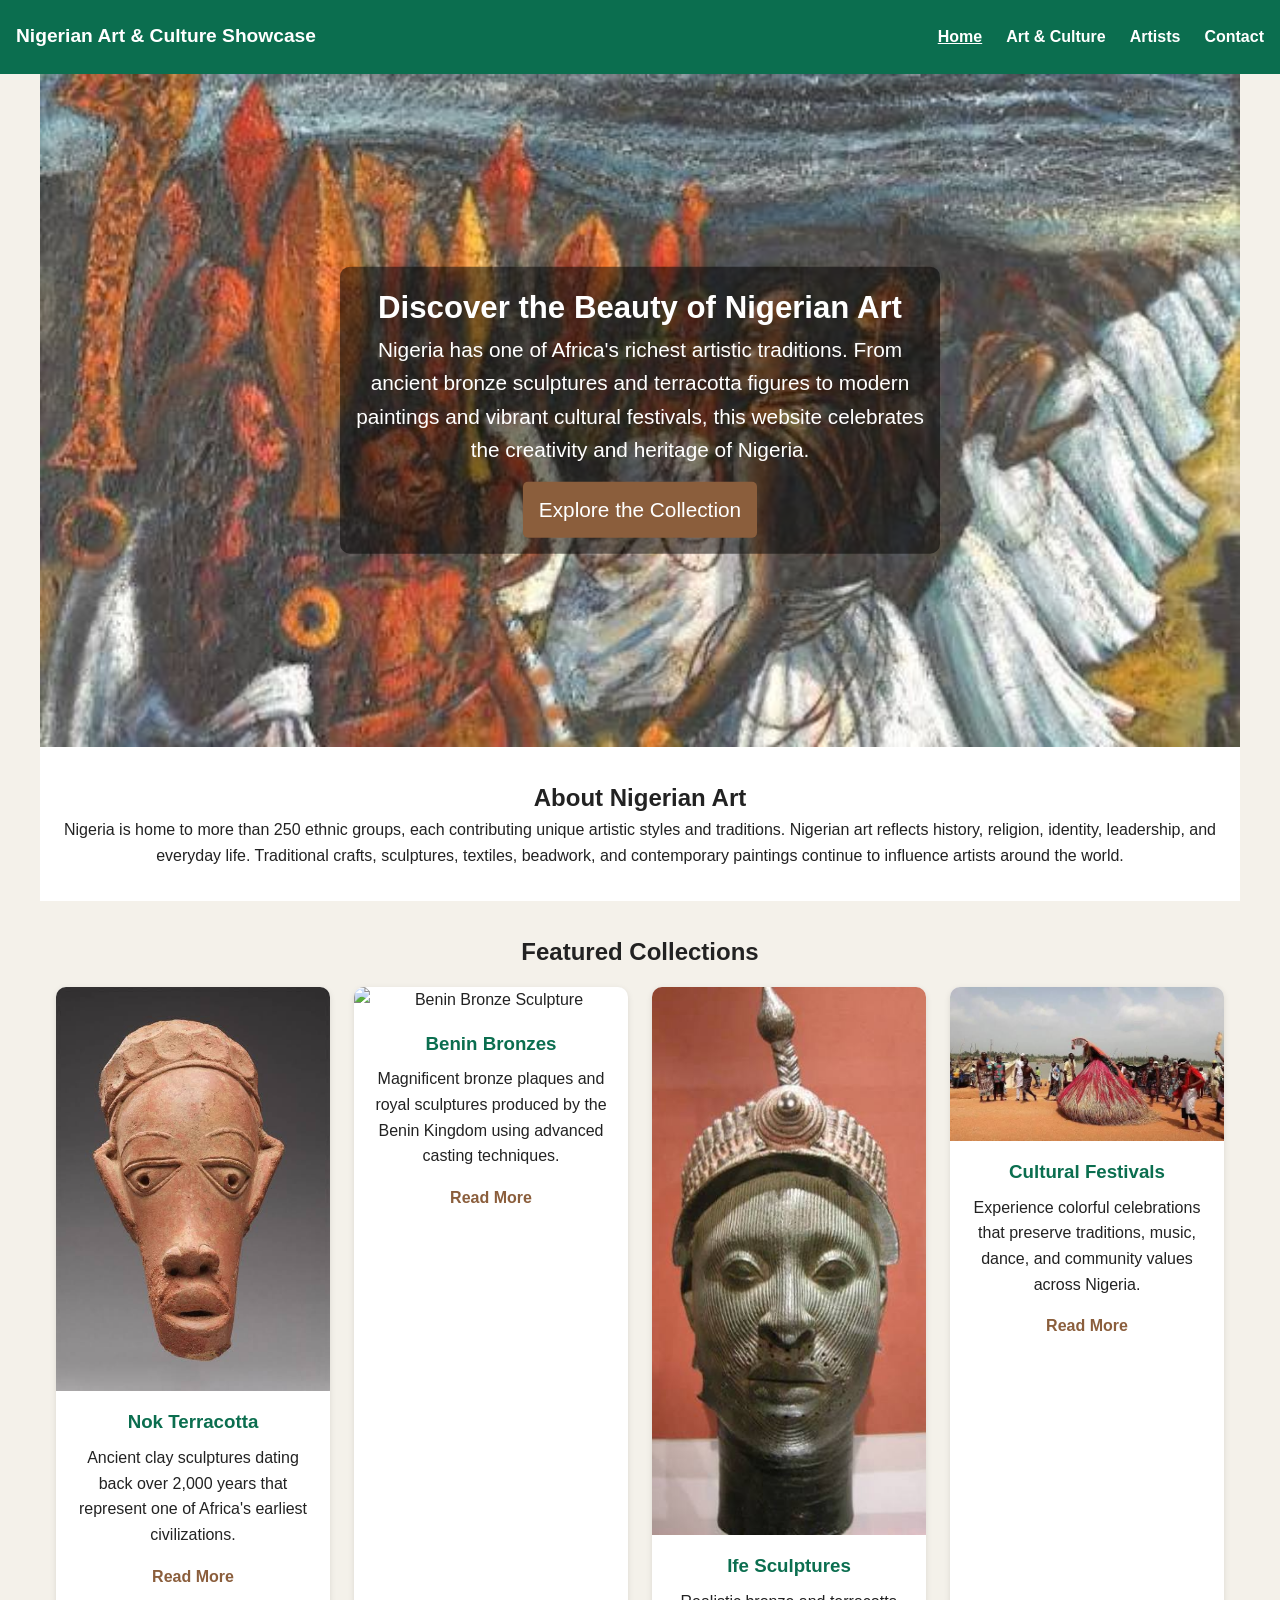
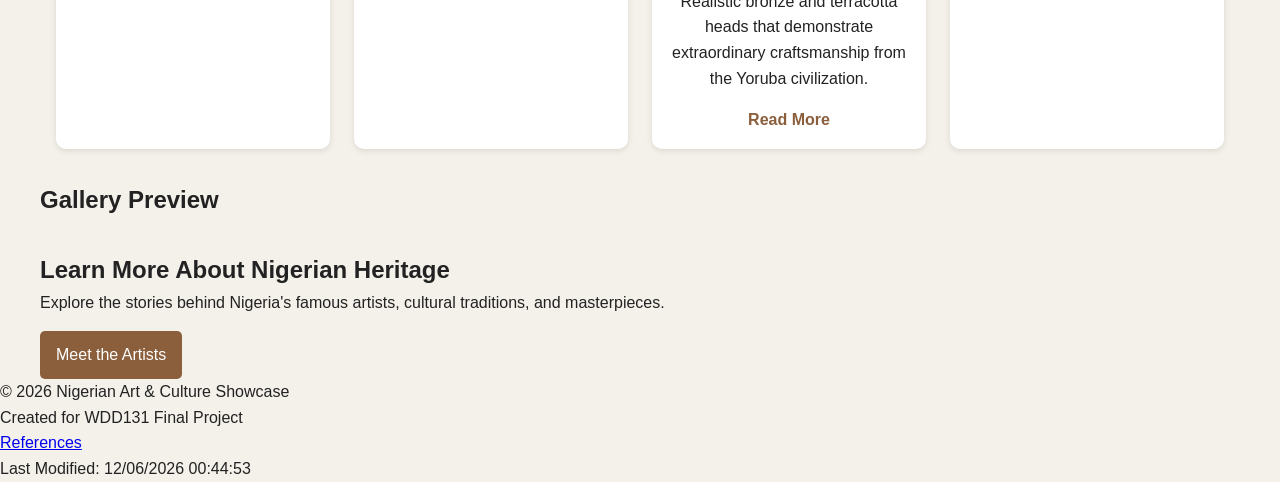
==== project/index.html @ 159cf87b "commit" ====
<!DOCTYPE html>
<html lang="en">
<head>
    <meta charset="UTF-8">
    <meta name="viewport" content="width=device-width, initial-scale=1.0">
    <meta name="description" content="Explore Nigerian Art and Culture through sculptures, paintings, festivals, and famous artists.">
    <meta name="author" content="Jesam Onen">

    <title>Nigerian Art & Culture Showcase</title>

    <link rel="stylesheet" href="styles/foundation.css">
    <link rel="stylesheet" href="styles/art.css">
    <link rel="stylesheet" href="styles/larger.css">

     <script src="scripts/main.js" defer></script>
</head>

<body>

<header>

<div class="logo">
    <h1>Nigerian Art & Culture Showcase</h1>
</div>

<button id="menuBtn">&#9776;</button>

<nav id="navigation">

<ul>

<li><a href="index.html" class="active">Home</a></li>

<li><a href="art.html">Art & Culture</a></li>

<li><a href="artists.html">Artists</a></li>

<li><a href="contact.html">Contact</a></li>

</ul>

</nav>

</header>

<main>

<!-- HERO -->

<section class="hero">

<div class="slider">

<img
id="heroImage"
src="images/hero1.jpg"
alt="Traditional Nigerian artwork"
loading="eager">

</div>

<div class="hero-text">

<h2>Discover the Beauty of Nigerian Art</h2>

<p>

Nigeria has one of Africa's richest artistic traditions. From ancient bronze sculptures and terracotta figures to modern paintings and vibrant cultural festivals, this website celebrates the creativity and heritage of Nigeria.

</p>

<a href="art.html" class="button">

Explore the Collection

</a>

</div>

</section>

<!-- ABOUT -->

<section class="about">

<h2>About Nigerian Art</h2>

<p>

Nigeria is home to more than 250 ethnic groups, each contributing unique artistic styles and traditions. Nigerian art reflects history, religion, identity, leadership, and everyday life. Traditional crafts, sculptures, textiles, beadwork, and contemporary paintings continue to influence artists around the world.

</p>

</section>

<!-- FEATURED -->

<section class="featured">

<h2>Featured Collections</h2>

<div class="card-container">

<article class="card">

<img
src="images/nok.jpg"
alt="Nok Terracotta Sculpture"
loading="lazy">

<h3>Nok Terracotta</h3>

<p>

Ancient clay sculptures dating back over 2,000 years that represent one of Africa's earliest civilizations.

</p>

<a href="art.html">Read More</a>

</article>

<article class="card">

<img
src="images/benin.webp"
alt="Benin Bronze Sculpture"
loading="lazy">

<h3>Benin Bronzes</h3>

<p>

Magnificent bronze plaques and royal sculptures produced by the Benin Kingdom using advanced casting techniques.

</p>

<a href="art.html">Read More</a>

</article>

<article class="card">

<img
src="images/ife.jpg"
alt="Ife Bronze Head"
loading="lazy">

<h3>Ife Sculptures</h3>

<p>

Realistic bronze and terracotta heads that demonstrate extraordinary craftsmanship from the Yoruba civilization.

</p>

<a href="art.html">Read More</a>

</article>

<article class="card">

<img
src="images/festival.jpg"
alt="Traditional Festival"
loading="lazy">

<h3>Cultural Festivals</h3>

<p>

Experience colorful celebrations that preserve traditions, music, dance, and community values across Nigeria.

</p>

<a href="art.html">Read More</a>

</article>

</div>

</section>

<!-- GALLERY -->

<section class="gallery-preview">

<h2>Gallery Preview</h2>

<div id="galleryContainer" class="gallery-grid">

<!-- JavaScript inserts artwork here -->

</div>

</section>

<!-- CALL TO ACTION -->

<section class="cta">

<h2>Learn More About Nigerian Heritage</h2>

<p>

Explore the stories behind Nigeria's famous artists, cultural traditions, and masterpieces.

</p>

<a href="artist.html" class="button">

Meet the Artists

</a>

</section>

</main>

<footer>

<div>

<p>

&copy; <span id="currentYear"></span>

Nigerian Art & Culture Showcase

</p>

<p>

Created for WDD131 Final Project

</p>

</div>

<div>

<a href="references.html">References</a>

</div>

<p id="lastModified"></p>

</footer>

</body>

</html>
---- project/styles/art.css ----
/* =========================
   PAGE BANNER
========================= */

.page-banner {
    text-align: center;
    padding: 2rem 1rem;
    background-color: #ffffff;
    border-bottom: 3px solid #0b6e4f;
}

.page-banner h2 {
    color: #0b6e4f;
    margin-bottom: 0.5rem;
}

/* =========================
   ABOUT SECTION
========================= */

.about {
    padding: 2rem 1rem;
    text-align: center;
    background-color: #ffffff;
}

/* =========================
   FEATURED CARDS (HOME)
========================= */

.featured {
    padding: 2rem 1rem;
    text-align: center;
}

.card-container {
    display: grid;
    grid-template-columns: 1fr;
    gap: 1.5rem;
    margin-top: 1rem;
}

.card {
    background-color: white;
    border-radius: 10px;
    overflow: hidden;
    box-shadow: 0 2px 6px rgba(0,0,0,0.1);
    transition: transform 0.3s ease;
}

.card:hover {
    transform: translateY(-5px);
}

.card img {
    width: 100%;
    height: auto;
    display: block;
}

.card h3 {
    margin: 1rem 0 0.5rem;
    color: #0b6e4f;
}

.card p {
    padding: 0 1rem 1rem;
}

.card a {
    display: inline-block;
    margin-bottom: 1rem;
    color: #8b5e3c;
    font-weight: bold;
    text-decoration: none;
}

/* =========================
   GALLERY GRID
========================= */

.gallery-grid {
    display: grid;
    grid-template-columns: 1fr;
    gap: 1rem;
    padding: 1rem;
}

.gallery-grid img {
    width: 100%;
    border-radius: 8px;
}

/* =========================
   ART PAGE GRID
========================= */

.info-grid {
    display: grid;
    grid-template-columns: 1fr;
    gap: 1.5rem;
    padding: 1rem;
}

.info-grid article {
    background: white;
    padding: 1rem;
    border-radius: 10px;
    box-shadow: 0 2px 5px rgba(0,0,0,0.1);
}

.info-grid img {
    width: 100%;
    border-radius: 8px;
}

/* =========================
   FESTIVAL CARDS
========================= */

.festival-grid {
    display: grid;
    grid-template-columns: 1fr;
    gap: 1.5rem;
    padding: 1rem;
}

.festival-card {
    background: white;
    padding: 1rem;
    border-radius: 10px;
    box-shadow: 0 2px 5px rgba(0,0,0,0.1);
}

.festival-card img {
    width: 100%;
    border-radius: 8px;
}

/* =========================
   ARTISTS GRID
========================= */

.artist-grid {
    display: grid;
    grid-template-columns: 1fr;
    gap: 1.5rem;
    padding: 1rem;
}

.artist-card {
    background: white;
    padding: 1rem;
    border-radius: 10px;
    box-shadow: 0 2px 5px rgba(0,0,0,0.1);
    text-align: center;
}

.artist-card img {
    width: 100%;
    border-radius: 10px;
    margin-bottom: 1rem;
}

/* =========================
   FILTER BUTTONS
========================= */

.filter-buttons {
    text-align: center;
    margin: 1rem 0;
}

.filter-btn {
    margin: 0.3rem;
    padding: 0.5rem 1rem;
    border: none;
    background-color: #0b6e4f;
    color: white;
    border-radius: 5px;
    cursor: pointer;
}

.filter-btn:hover {
    background-color: #084c38;
}
---- project/styles/larger.css ----
/* =========================
   TABLET & DESKTOP STYLES
   (min-width: 768px)
========================= */

@media screen and (min-width: 768px) {

    /* NAVIGATION */
    nav {
        display: block !important;
        width: auto;
    }

    nav ul {
        display: flex;
        gap: 1.5rem;
        justify-content: center;
    }

    #menuBtn {
        display: none;
    }

    /* HERO */
    .hero-text {
        max-width: 60%;
        font-size: 1.1rem;
    }

    /* CARD LAYOUTS */
    .card-container {
        grid-template-columns: repeat(2, 1fr);
    }

    .gallery-grid {
        grid-template-columns: repeat(2, 1fr);
    }

    .info-grid {
        grid-template-columns: repeat(2, 1fr);
    }

    .festival-grid {
        grid-template-columns: repeat(2, 1fr);
    }

    .artist-grid {
        grid-template-columns: repeat(2, 1fr);
    }
}

/* =========================
   DESKTOP (1024px and up)
========================= */

@media screen and (min-width: 1024px) {

    /* CARD LAYOUTS */
    .card-container {
        grid-template-columns: repeat(4, 1fr);
    }

    .gallery-grid {
        grid-template-columns: repeat(3, 1fr);
    }

    .info-grid {
        grid-template-columns: repeat(3, 1fr);
    }

    .festival-grid {
        grid-template-columns: repeat(3, 1fr);
    }

    .artist-grid {
        grid-template-columns: repeat(3, 1fr);
    }

    /* PAGE SPACING */
    main {
        max-width: 1200px;
        margin: 0 auto;
    }

    .hero-text {
        font-size: 1.3rem;
    }
}
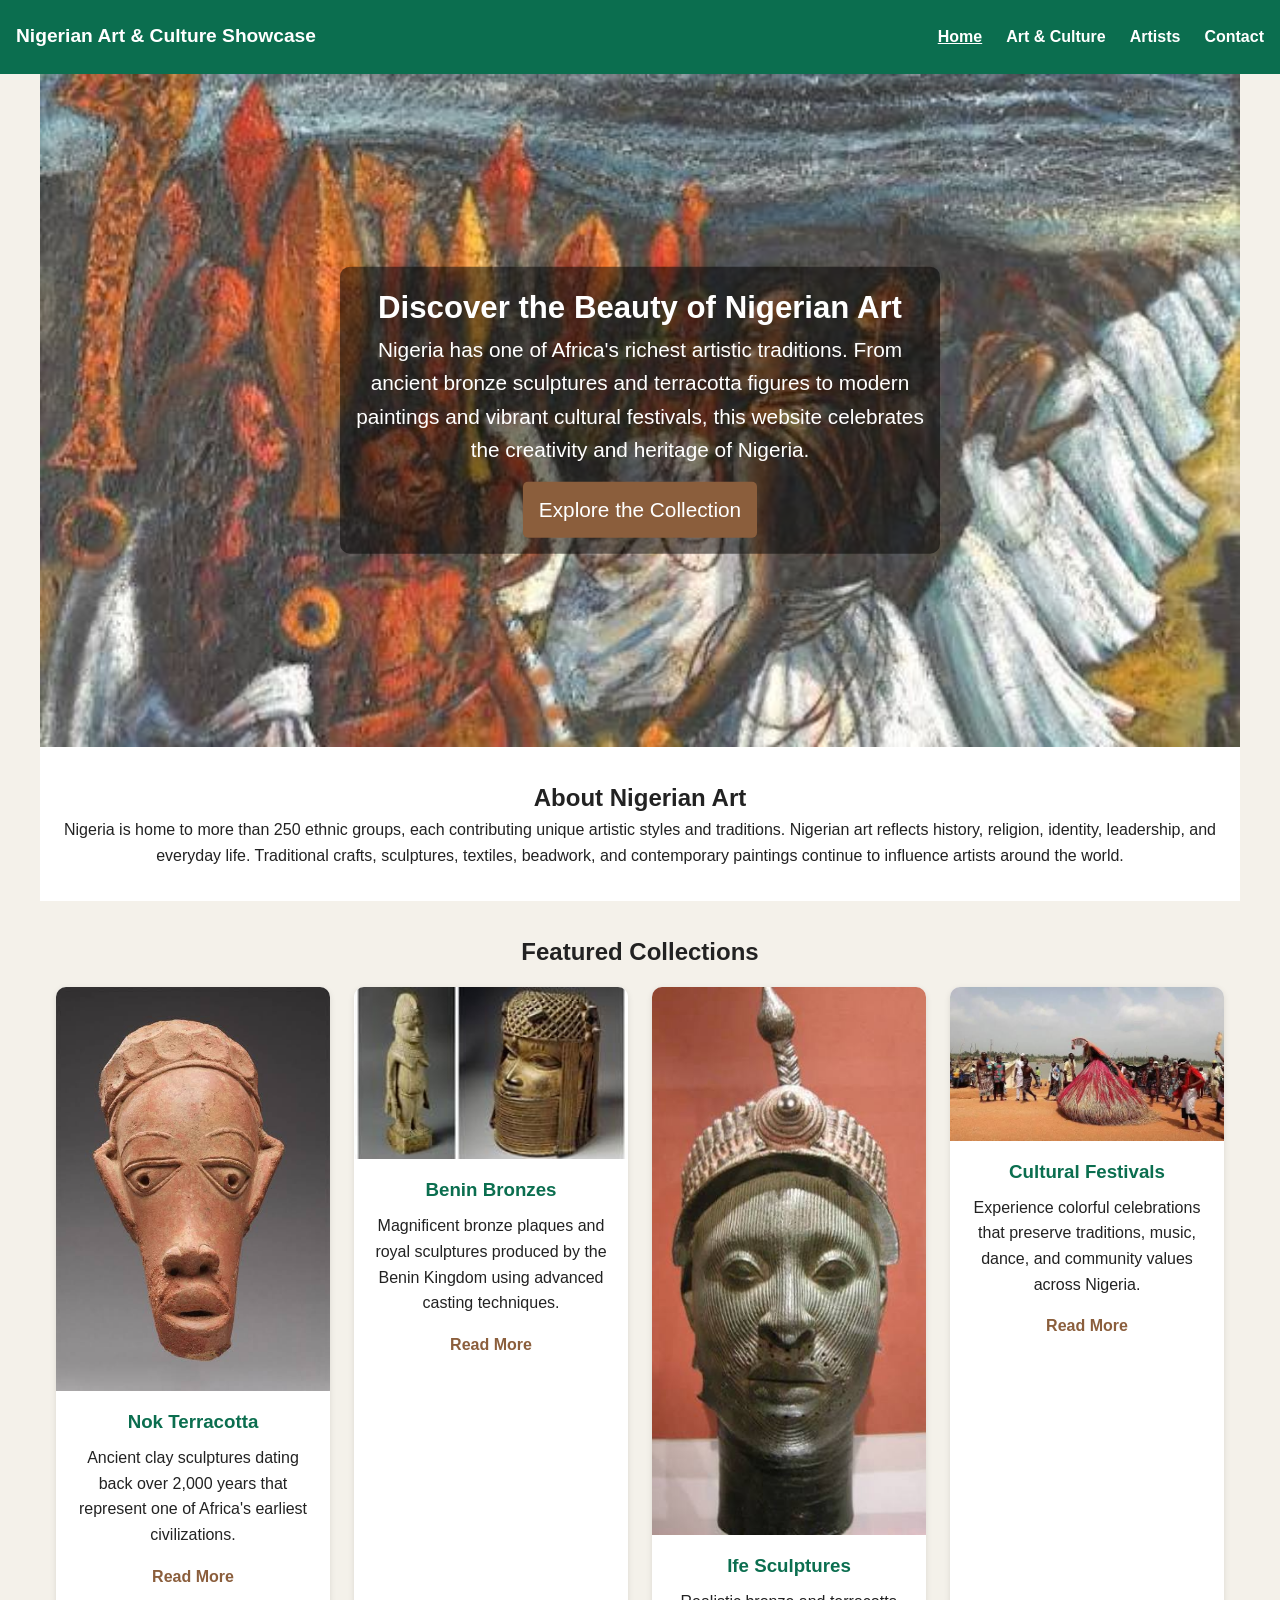
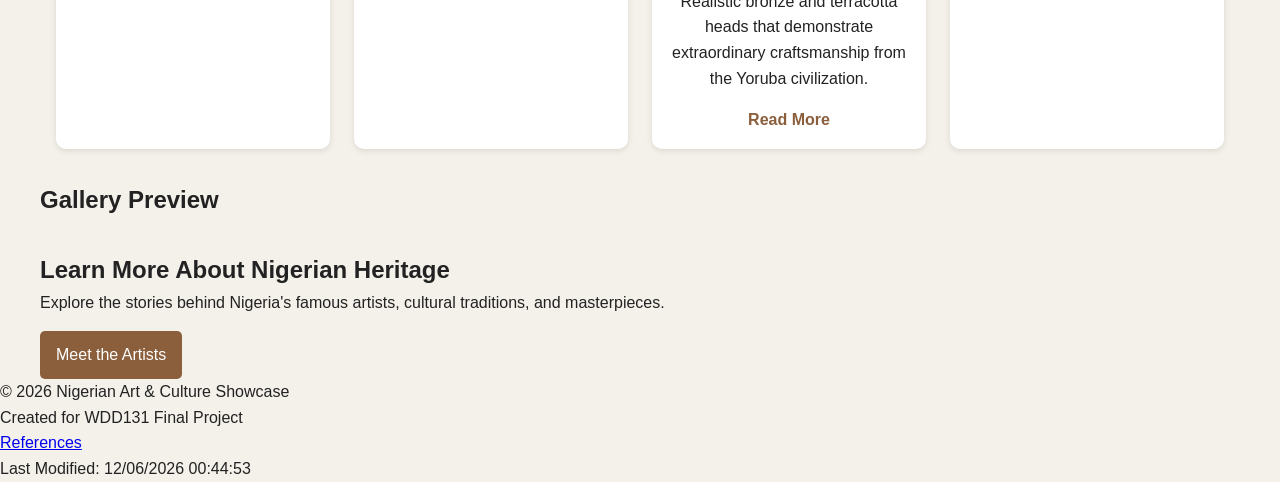
==== commit 0a782bba: "done" ====
--- a/project/index.html
+++ b/project/index.html
@@ -14,10 +14,11 @@
 
      <script src="scripts/main.js" defer></script>
 </head>
-
+<!-- Nigerian Art & Culture Showcase -->
 <body>
 
 <header>
+    <!-- Nigerian arts-->
 
 <div class="logo">
     <h1>Nigerian Art & Culture Showcase</h1>
@@ -33,7 +34,7 @@
 
 <li><a href="art.html">Art & Culture</a></li>
 
-<li><a href="artists.html">Artists</a></li>
+<li><a href="artist.html">Artists</a></li>
 
 <li><a href="contact.html">Contact</a></li>
 
@@ -123,7 +124,7 @@
 <article class="card">
 
 <img
-src="images/benin.webp"
+src="images/benin_bronze.jpg"
 alt="Benin Bronze Sculpture"
 loading="lazy">
 
@@ -249,4 +250,4 @@
 
 </body>
 
-</html>+</html>
